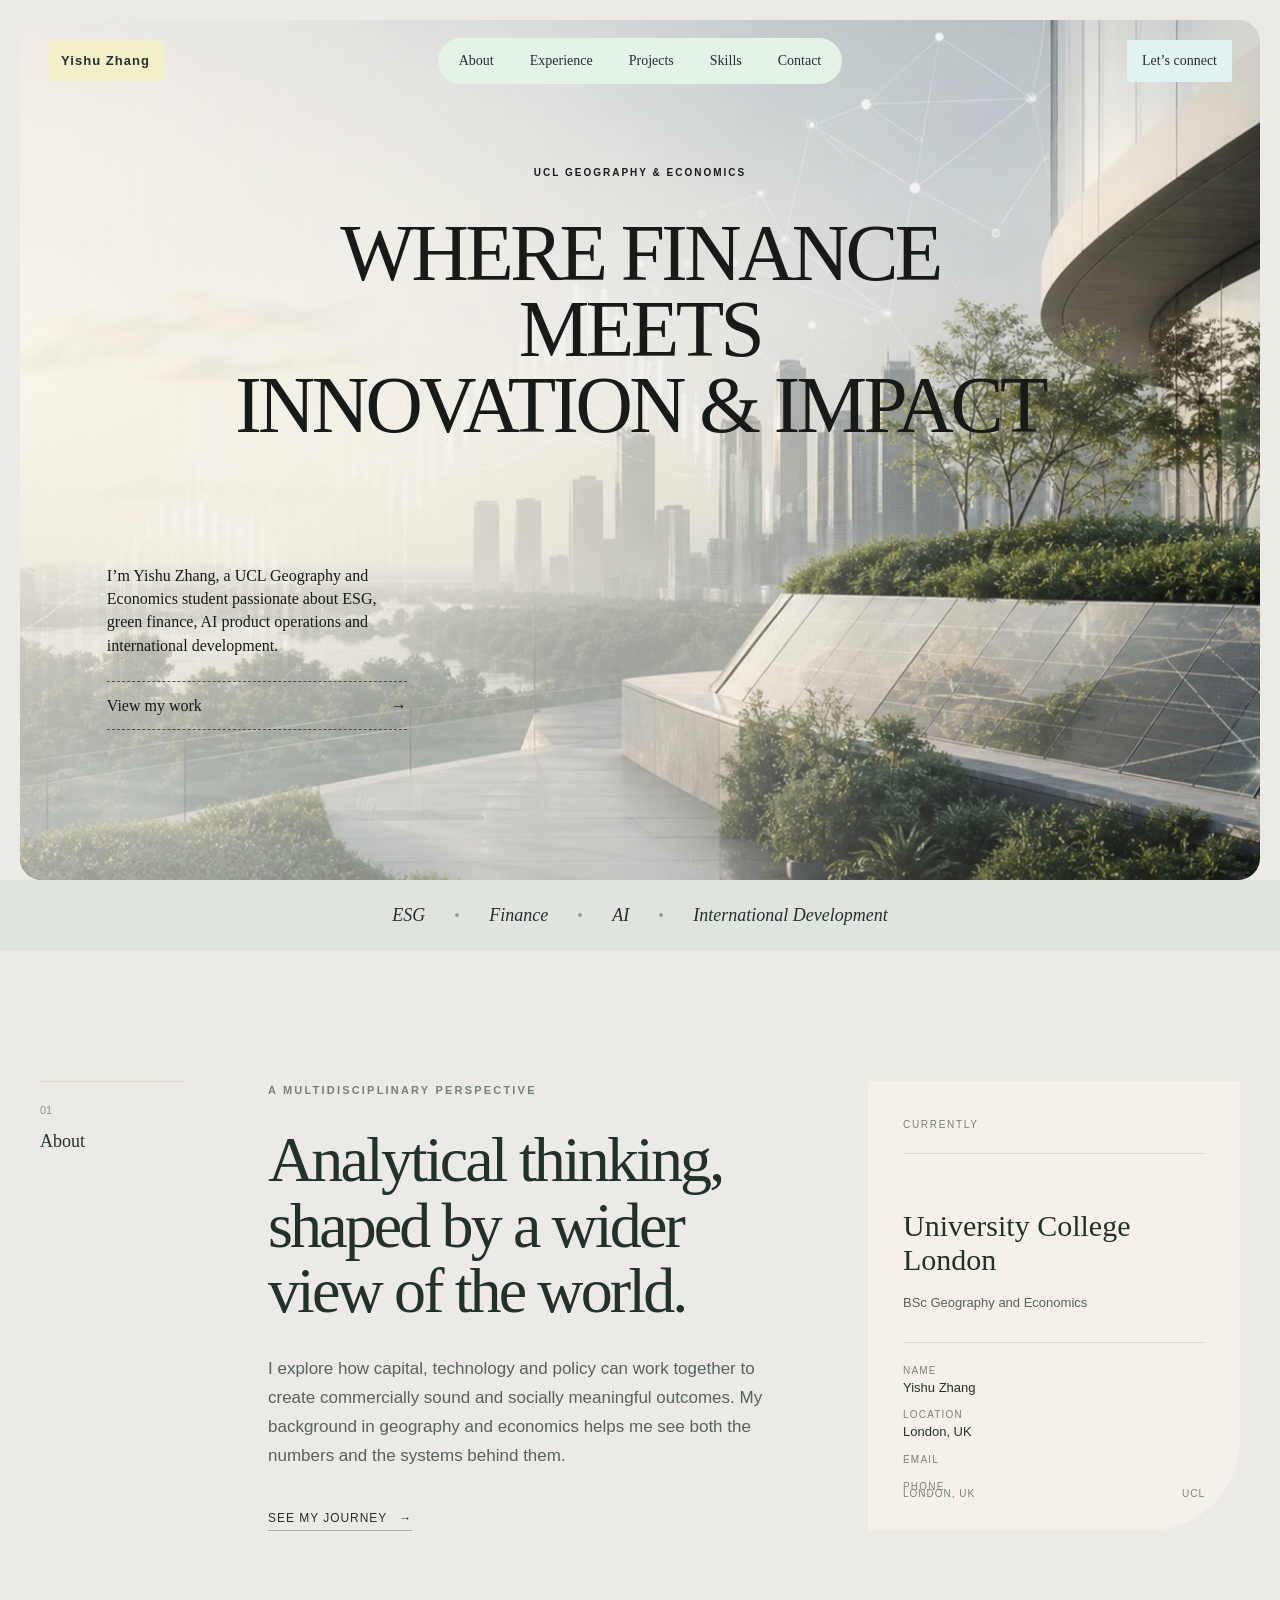
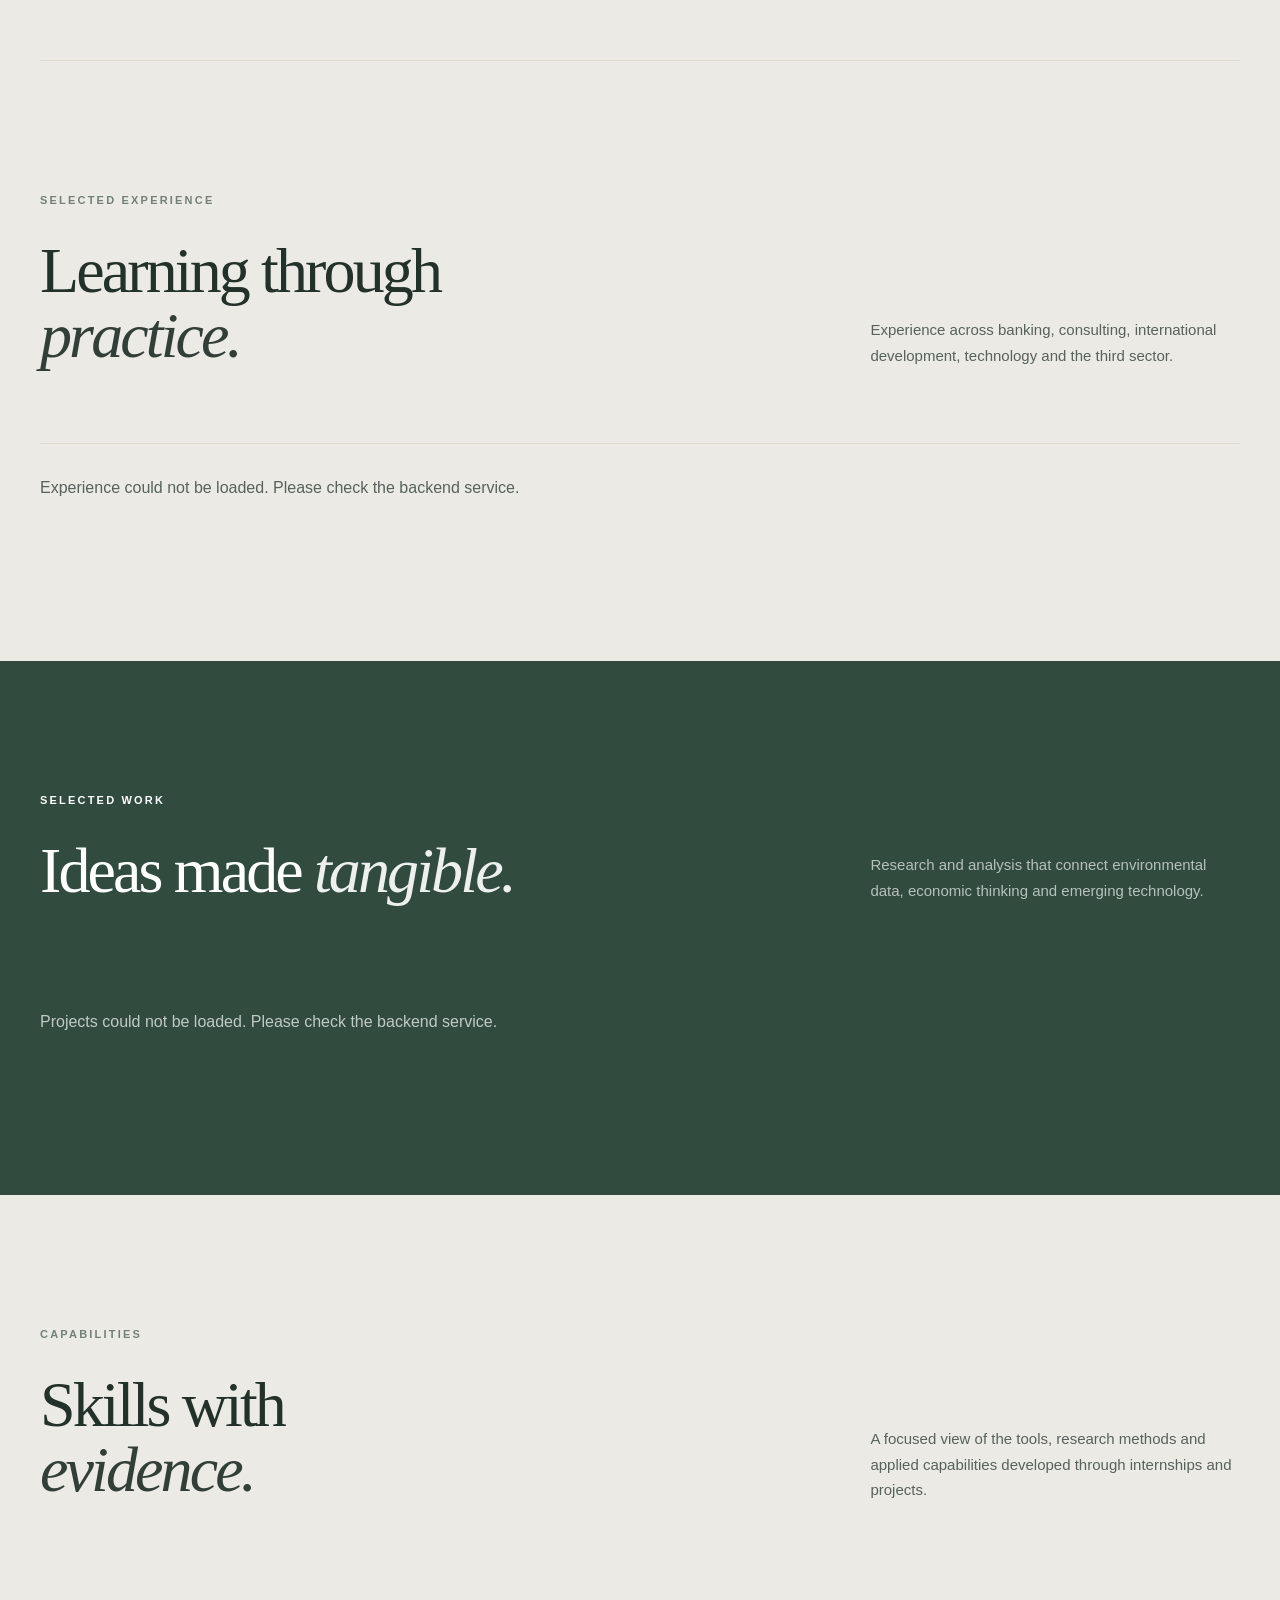
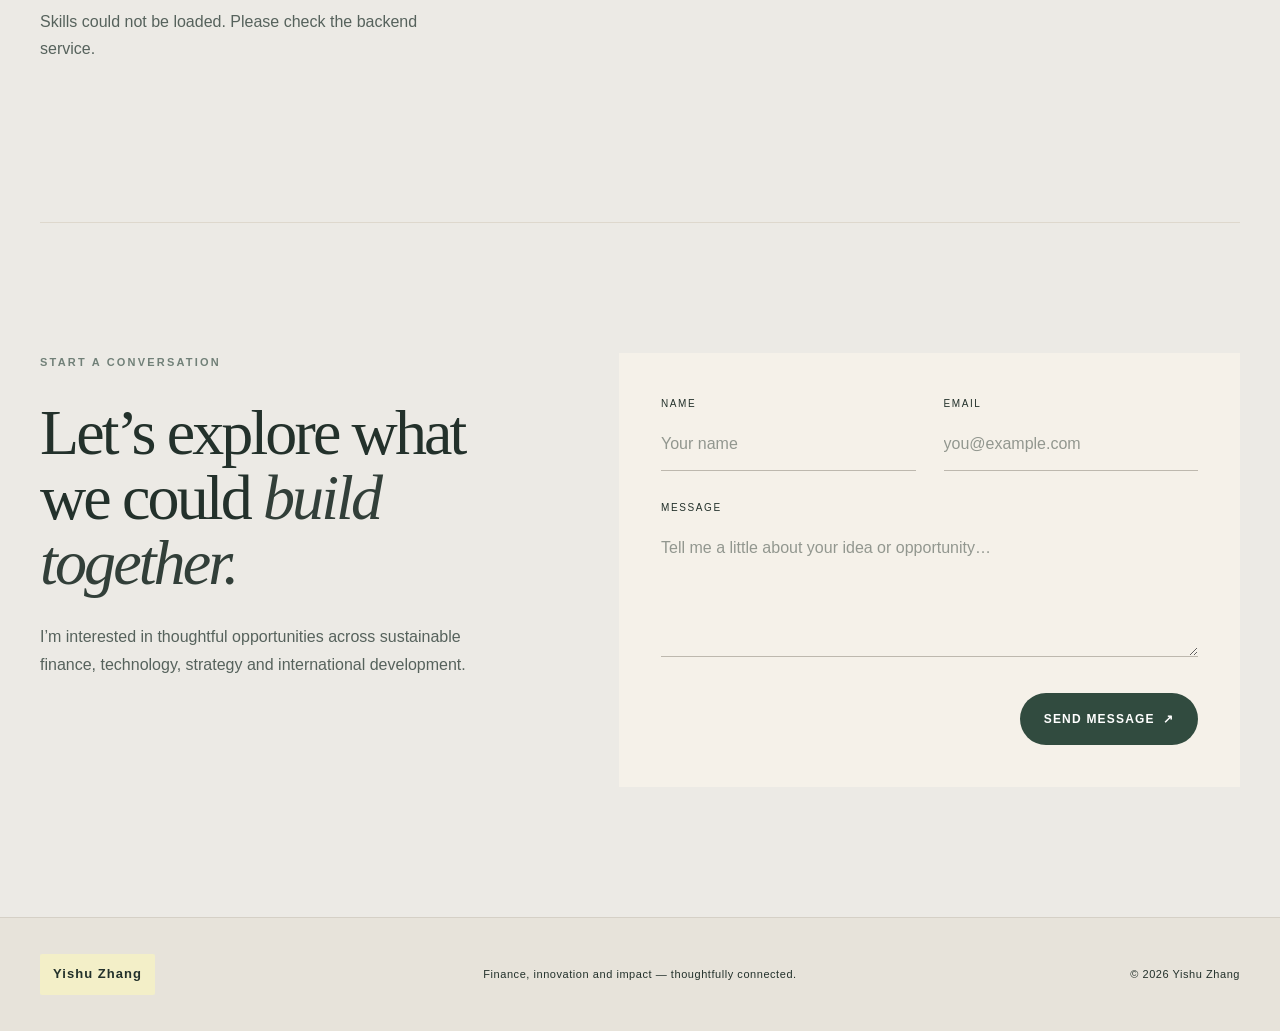
==== frontend/index.html @ a3b39054 "Build career portfolio system" ====
<!DOCTYPE html>
<html lang="en">
<head>
    <meta charset="UTF-8">
    <meta name="viewport" content="width=device-width, initial-scale=1.0">
    <meta
        name="description"
        content="Yishu Zhang — UCL Geography and Economics student working across finance, technology and sustainable impact."
    >
    <title>Yishu Zhang — Finance, Innovation & Impact</title>
    <link rel="stylesheet" href="style.css?v=11">
</head>
<body>
    <header class="site-header">
        <a class="brand" href="#top" aria-label="Yishu Zhang home">
            <span class="brand-mark">YZ</span>
            <span>Yishu Zhang</span>
        </a>

        <nav class="site-nav" aria-label="Primary navigation">
            <a href="#about">About</a>
            <a href="#experience">Experience</a>
            <a href="#projects">Projects</a>
            <a href="#skills">Skills</a>
            <a href="#contact">Contact</a>
        </nav>

        <a class="nav-cta" href="#contact">Let’s connect</a>
    </header>

    <main id="top">
        <section class="hero" aria-labelledby="hero-title">
            <div class="hero-image" role="img" aria-label="A sustainable city with subtle financial data and artificial intelligence networks"></div>

            <div class="hero-content">
                <p class="hero-kicker">UCL Geography &amp; Economics</p>
                <h1 id="hero-title">
                    <span>Where finance</span>
                    <span>meets</span>
                    <span>innovation &amp; impact</span>
                </h1>

                <div class="hero-intro-block">
                    <p class="hero-intro" id="bio">
                        I’m Yishu Zhang, a UCL Geography and Economics student passionate about ESG,
                        green finance, AI product operations and international development.
                    </p>
                    <a class="hero-work-link" href="#projects">
                        <span>View my work</span>
                        <span aria-hidden="true">→</span>
                    </a>
                </div>
            </div>

        </section>

        <section class="marquee" aria-label="Areas of interest">
            <div id="career-tags" class="interest-list">
                <span>ESG</span><i></i>
                <span>Finance</span><i></i>
                <span>AI</span><i></i>
                <span>International Development</span>
            </div>
        </section>

        <section class="section about" id="about">
            <div class="section-index">
                <span>01</span>
                <p>About</p>
            </div>

            <div class="about-copy">
                <p class="eyebrow dark">A multidisciplinary perspective</p>
                <h2>Analytical thinking, shaped by a wider view of the world.</h2>
                <p>
                    I explore how capital, technology and policy can work together to create
                    commercially sound and socially meaningful outcomes. My background in
                    geography and economics helps me see both the numbers and the systems behind them.
                </p>
                <a class="text-link dark-link" href="#experience">See my journey <span aria-hidden="true">→</span></a>
            </div>

            <aside class="education-card">
                <p class="card-kicker">Currently</p>
                <div class="education-rule"></div>
                <h3 id="university">University College London</h3>
                <p id="degree">BSc Geography and Economics</p>
                <div class="profile-details">
                    <p><span>Name</span><strong id="profile-name">Yishu Zhang</strong></p>
                    <p><span>Location</span><strong id="profile-location">London, UK</strong></p>
                    <p id="profile-email-row"><span>Email</span><strong id="profile-email"></strong></p>
                    <p id="profile-phone-row"><span>Phone</span><strong id="profile-phone"></strong></p>
                </div>
                <div class="education-meta">
                    <span>London, UK</span>
                    <span>UCL</span>
                </div>
            </aside>
        </section>

        <section class="section experience-section" id="experience">
            <div class="section-heading">
                <div>
                    <p class="eyebrow dark">Selected experience</p>
                    <h2>Learning through<br><em>practice.</em></h2>
                </div>
                <p>
                    Experience across banking, consulting, international development,
                    technology and the third sector.
                </p>
            </div>

            <div id="experiences-list" class="experience-list" aria-live="polite">
                <p class="loading-state">Loading selected experience…</p>
            </div>
        </section>

        <section class="section projects-section" id="projects">
            <div class="section-heading projects-heading">
                <div>
                    <p class="eyebrow">Selected work</p>
                    <h2>Ideas made <em>tangible.</em></h2>
                </div>
                <p>
                    Research and analysis that connect environmental data, economic thinking
                    and emerging technology.
                </p>
            </div>

            <div id="projects-list" class="projects-grid" aria-live="polite">
                <p class="loading-state light">Loading selected projects…</p>
            </div>
        </section>

        <section class="section skills-section" id="skills">
            <div class="section-heading">
                <div>
                    <p class="eyebrow dark">Capabilities</p>
                    <h2>Skills with<br><em>evidence.</em></h2>
                </div>
                <p>
                    A focused view of the tools, research methods and applied capabilities
                    developed through internships and projects.
                </p>
            </div>

            <div id="skills-list" class="skills-grid" aria-live="polite">
                <p class="loading-state">Loading skills…</p>
            </div>
        </section>

        <section class="section contact-section" id="contact">
            <div class="contact-intro">
                <p class="eyebrow dark">Start a conversation</p>
                <h2>Let’s explore what we could <em>build together.</em></h2>
                <p>
                    I’m interested in thoughtful opportunities across sustainable finance,
                    technology, strategy and international development.
                </p>
            </div>

            <form id="contact-form" class="contact-form">
                <div class="form-row">
                    <label>
                        <span>Name</span>
                        <input type="text" name="name" placeholder="Your name" required>
                    </label>
                    <label>
                        <span>Email</span>
                        <input type="email" name="email" placeholder="you@example.com" required>
                    </label>
                </div>
                <label>
                    <span>Message</span>
                    <textarea name="content" rows="4" placeholder="Tell me a little about your idea or opportunity…" required></textarea>
                </label>
                <div class="form-footer">
                    <p id="form-status" role="status"></p>
                    <button class="button button-dark" type="submit">Send message <span aria-hidden="true">↗</span></button>
                </div>
            </form>
        </section>
    </main>

    <footer>
        <a class="brand footer-brand" href="#top">
            <span class="brand-mark">YZ</span>
            <span>Yishu Zhang</span>
        </a>
        <p>Finance, innovation and impact — thoughtfully connected.</p>
        <p>© <span id="current-year"></span> Yishu Zhang</p>
    </footer>

    <script src="script.js?v=11"></script>
</body>
</html>
---- frontend/style.css ----
:root {
    --ink: #23312b;
    --ink-soft: #56625c;
    --forest: #314b3f;
    --sage: #aebcac;
    --sage-light: #dfe5dc;
    --cream: #f5f1e9;
    --paper: #fbfaf6;
    --stone: #ded8cd;
    --white: #fff;
    --serif: "Iowan Old Style", "Baskerville", "Times New Roman", serif;
    --sans: "Avenir Next", "Helvetica Neue", Arial, sans-serif;
    --page: min(1240px, calc(100% - 80px));
}

* {
    box-sizing: border-box;
    margin: 0;
    padding: 0;
}

html {
    scroll-behavior: smooth;
}

body {
    background: #eceae5;
    color: var(--ink);
    font-family: var(--sans);
    font-size: 16px;
    line-height: 1.7;
    -webkit-font-smoothing: antialiased;
}

a {
    color: inherit;
    text-decoration: none;
}

button,
input,
textarea {
    font: inherit;
}

.site-header {
    align-items: center;
    background: transparent;
    border-bottom: 0;
    display: grid;
    grid-template-columns: 1fr auto 1fr;
    height: auto;
    left: max(48px, calc((100vw - 1340px) / 2 + 28px));
    padding: 0;
    position: absolute;
    right: max(48px, calc((100vw - 1340px) / 2 + 28px));
    top: 38px;
    z-index: 20;
}

.brand {
    background: #f3efc8;
    border-radius: 2px;
    align-items: center;
    display: inline-flex;
    font-size: 13px;
    font-weight: 600;
    gap: 0;
    letter-spacing: 0.08em;
    padding: 9px 13px;
    text-transform: none;
    justify-self: start;
}

.brand-mark {
    display: none;
}

.site-nav {
    background: #e5f2e6;
    border-radius: 999px;
    display: flex;
    gap: 2px;
    padding: 4px;
}

.site-nav a,
.nav-cta {
    font-family: var(--serif);
    font-size: 14px;
    letter-spacing: 0;
    text-transform: none;
}

.site-nav a {
    border-radius: 999px;
    color: var(--ink);
    padding: 7px 17px;
    position: relative;
}

.site-nav a::after {
    display: none;
}

.site-nav a:hover::after {
    display: none;
}

.nav-cta {
    background: #e2f2f1;
    border-radius: 2px;
    justify-self: end;
    padding: 9px 15px;
}

.nav-cta span,
.text-link span,
.button span {
    display: inline-block;
    margin-left: 8px;
    transition: transform 200ms ease;
}

.nav-cta:hover span,
.text-link:hover span,
.button:hover span {
    transform: translate(3px, -2px);
}

.hero {
    background: #d8d4d0;
    border-radius: 22px;
    color: #181a18;
    margin: 20px auto 0;
    min-height: min(900px, calc(100vh - 40px));
    overflow: hidden;
    position: relative;
    width: min(1340px, calc(100% - 40px));
}

.hero-image {
    inset: 0;
    position: absolute;
}

.hero-image {
    animation: heroReveal 1.4s ease both;
    background: url("assets/hero-editorial.jpg") center center / cover no-repeat;
    transform: scale(1.01);
}

.hero::after {
    background: linear-gradient(
        90deg,
        rgba(245, 242, 234, 0.62) 0%,
        rgba(245, 242, 234, 0.45) 42%,
        rgba(245, 242, 234, 0.12) 75%,
        rgba(245, 242, 234, 0.02) 100%
    );
    content: "";
    inset: 0;
    pointer-events: none;
    position: absolute;
    z-index: 1;
}

.hero-content {
    margin: 0 auto;
    padding: clamp(130px, 16vh, 160px) 40px 70px;
    position: static;
    text-align: center;
    width: var(--page);
    z-index: 1;
}

.hero-content > * {
    position: relative;
    z-index: 2;
}

.eyebrow {
    font-size: 11px;
    font-weight: 600;
    letter-spacing: 0.2em;
    margin-bottom: 28px;
    text-transform: uppercase;
}

.eyebrow.dark {
    color: #718078;
}

.hero-kicker {
    font-size: 10px;
    font-weight: 600;
    letter-spacing: 0.2em;
    margin-bottom: 34px;
    text-transform: uppercase;
}

.hero h1 {
    font-family: var(--serif);
    font-size: clamp(54px, 6.2vw, 88px);
    font-weight: 400;
    letter-spacing: -0.045em;
    line-height: 0.96;
    margin: 0 auto;
    text-transform: uppercase;
}

.hero h1 > span {
    display: block;
}

h1 em,
h2 em {
    font-weight: 400;
    opacity: 0.92;
}

.hero-content > .hero-intro-block {
    bottom: 150px;
    display: flex;
    flex-direction: column;
    gap: 24px;
    left: 7%;
    position: absolute;
    right: auto;
    text-align: left;
    width: 300px;
    z-index: 4;
}

.hero-intro {
    font-family: var(--serif);
    font-size: 16px;
    line-height: 1.45;
}

.hero-work-link {
    align-items: center;
    border-bottom: 1px dashed #4a4c48;
    border-top: 1px dashed #4a4c48;
    display: flex;
    font-family: var(--serif);
    font-size: 16px;
    justify-content: space-between;
    padding: 10px 0;
}

.hero-stamp {
    bottom: 28px;
    display: flex;
    gap: 8px;
    left: 28px;
    position: absolute;
    z-index: 5;
}

.hero-stamp span {
    background: rgba(235, 242, 225, 0.88);
    border-radius: 999px;
    font-size: 9px;
    letter-spacing: 0.12em;
    padding: 7px 10px;
    text-transform: uppercase;
}

.button {
    align-items: center;
    border: 0;
    border-radius: 999px;
    cursor: pointer;
    display: inline-flex;
    font-size: 12px;
    font-weight: 600;
    justify-content: center;
    letter-spacing: 0.1em;
    padding: 16px 24px;
    text-transform: uppercase;
    transition: background 200ms ease, color 200ms ease, transform 200ms ease;
}

.button:hover {
    transform: translateY(-2px);
}

.button-primary {
    background: var(--cream);
    color: var(--ink);
}

.button-primary:hover {
    background: var(--white);
}

.text-link {
    border-bottom: 1px solid rgba(255, 255, 255, 0.45);
    font-size: 12px;
    letter-spacing: 0.08em;
    padding-bottom: 5px;
    text-transform: uppercase;
}

.marquee {
    background: var(--sage-light);
    overflow: hidden;
    padding: 20px 0;
}

.interest-list {
    align-items: center;
    display: flex;
    gap: 30px;
    justify-content: center;
    margin: auto;
    width: max-content;
}

.interest-list span {
    font-family: var(--serif);
    font-size: 18px;
    font-style: italic;
}

.interest-list i {
    background: var(--forest);
    border-radius: 50%;
    display: block;
    height: 4px;
    opacity: 0.45;
    width: 4px;
}

.section {
    margin: 0 auto;
    padding: 130px 0;
    width: var(--page);
}

.about {
    display: grid;
    gap: 7%;
    grid-template-columns: 12% 1fr 31%;
}

.section-index {
    border-top: 1px solid var(--stone);
    padding-top: 13px;
}

.section-index span {
    color: #86928c;
    font-size: 11px;
}

.section-index p {
    font-family: var(--serif);
    font-size: 18px;
    margin-top: 4px;
}

.about-copy h2,
.section-heading h2,
.contact-intro h2 {
    font-family: var(--serif);
    font-size: clamp(44px, 5vw, 72px);
    font-weight: 400;
    letter-spacing: -0.045em;
    line-height: 1.02;
}

.about-copy > p:not(.eyebrow) {
    color: var(--ink-soft);
    font-size: 17px;
    margin: 32px 0;
    max-width: 650px;
}

.dark-link {
    border-color: rgba(35, 49, 43, 0.35);
}

.education-card {
    align-self: end;
    background: var(--cream);
    border-radius: 2px 2px 90px 2px;
    min-height: 430px;
    padding: 35px;
    position: relative;
}

.card-kicker {
    color: #758178;
    font-size: 10px;
    letter-spacing: 0.17em;
    text-transform: uppercase;
}

.education-rule {
    background: var(--stone);
    height: 1px;
    margin: 20px 0 55px;
}

.education-card h3 {
    font-family: var(--serif);
    font-size: 30px;
    font-weight: 400;
    line-height: 1.15;
}

.education-card > p:not(.card-kicker) {
    color: var(--ink-soft);
    font-size: 13px;
    margin-top: 14px;
}

.profile-details {
    border-top: 1px solid var(--stone);
    display: grid;
    gap: 13px;
    margin-top: 28px;
    padding-top: 22px;
}

.profile-details p {
    margin: 0;
}

.profile-details span {
    color: #77827c;
    display: block;
    font-size: 10px;
    letter-spacing: 0.12em;
    line-height: 1.2;
    margin-bottom: 2px;
    text-transform: uppercase;
}

.profile-details strong {
    color: var(--ink);
    display: block;
    font-size: 13px;
    font-weight: 500;
    line-height: 1.35;
    overflow-wrap: anywhere;
}

.education-meta {
    bottom: 28px;
    color: #77827c;
    display: flex;
    font-size: 10px;
    justify-content: space-between;
    left: 35px;
    letter-spacing: 0.1em;
    position: absolute;
    right: 35px;
    text-transform: uppercase;
}

.experience-section {
    border-top: 1px solid var(--stone);
}

.section-heading {
    align-items: end;
    display: grid;
    gap: 12%;
    grid-template-columns: 1.3fr 0.7fr;
    margin-bottom: 75px;
}

.section-heading > p {
    color: var(--ink-soft);
    font-size: 15px;
    max-width: 400px;
}

.experience-list {
    border-top: 1px solid var(--stone);
}

.experience-item {
    align-items: start;
    border-bottom: 1px solid var(--stone);
    display: grid;
    gap: 28px;
    grid-template-columns: 110px minmax(260px, 0.8fr) minmax(380px, 1.4fr);
    padding: 34px 0;
    transition: padding 250ms ease;
}

.experience-item:hover {
    padding-left: 12px;
}

.experience-period {
    color: #78837d;
    font-size: 11px;
    letter-spacing: 0.09em;
    padding-top: 7px;
    text-transform: uppercase;
}

.experience-title h3 {
    font-family: var(--serif);
    font-size: 29px;
    font-weight: 400;
    line-height: 1.2;
}

.experience-title p {
    color: var(--forest);
    font-size: 12px;
    letter-spacing: 0.08em;
    margin-top: 7px;
    text-transform: uppercase;
}

.experience-category {
    color: #78837d;
    display: block;
    font-size: 10px;
    letter-spacing: 0.11em;
    margin-top: 10px;
    text-transform: uppercase;
}

.experience-description {
    color: var(--ink-soft);
    font-size: 15px;
    line-height: 1.8;
    max-width: 650px;
}

.experience-highlights {
    display: grid;
    gap: 7px;
    list-style: none;
}

.experience-highlights li {
    padding-left: 18px;
    position: relative;
}

.experience-highlights li::before {
    color: var(--forest);
    content: "—";
    left: 0;
    position: absolute;
}

.projects-section {
    background: var(--forest);
    color: var(--white);
    margin: 0;
    max-width: none;
    padding-left: max(40px, calc((100vw - 1240px) / 2));
    padding-right: max(40px, calc((100vw - 1240px) / 2));
    width: 100%;
}

.projects-heading > p {
    color: rgba(255, 255, 255, 0.65);
}

.projects-grid {
    display: grid;
    gap: 20px;
    grid-template-columns: repeat(2, 1fr);
}

.project-item {
    background: #f0eee6;
    color: var(--ink);
    min-height: 420px;
    overflow: hidden;
    padding: 38px;
    position: relative;
}

.project-item:nth-child(2),
.project-item:nth-child(3) {
    background: var(--sage-light);
}

.project-number {
    color: #7b877f;
    font-size: 10px;
    letter-spacing: 0.12em;
}

.project-category {
    color: var(--forest);
    font-size: 10px;
    letter-spacing: 0.15em;
    margin-top: 70px;
    text-transform: uppercase;
}

.project-item h3 {
    font-family: var(--serif);
    font-size: clamp(30px, 3vw, 43px);
    font-weight: 400;
    letter-spacing: -0.035em;
    line-height: 1.05;
    margin: 15px 0 22px;
    max-width: 520px;
}

.project-description {
    color: var(--ink-soft);
    font-size: 14px;
    max-width: 500px;
}

.project-footer {
    align-items: center;
    bottom: 35px;
    display: flex;
    font-size: 10px;
    justify-content: space-between;
    left: 38px;
    letter-spacing: 0.1em;
    position: absolute;
    right: 38px;
    text-transform: uppercase;
}

.project-footer span:last-child {
    font-size: 17px;
}

.skills-section {
    border-bottom: 1px solid var(--stone);
}

.skills-grid {
    display: grid;
    gap: 18px;
    grid-template-columns: repeat(3, minmax(0, 1fr));
}

.skill-item {
    background: var(--cream);
    border: 1px solid rgba(35, 49, 43, 0.08);
    min-height: 250px;
    padding: 30px;
}

.skill-item h3 {
    font-family: var(--serif);
    font-size: 30px;
    font-weight: 400;
    letter-spacing: -0.03em;
    line-height: 1.1;
}

.skill-meta {
    color: var(--forest);
    font-size: 10px;
    letter-spacing: 0.14em;
    margin: 22px 0;
    text-transform: uppercase;
}

.skill-evidence {
    color: var(--ink-soft);
    font-size: 14px;
    line-height: 1.8;
}

.contact-section {
    display: grid;
    gap: 10%;
    grid-template-columns: 0.85fr 1.15fr;
}

.contact-intro > p:not(.eyebrow) {
    color: var(--ink-soft);
    margin-top: 28px;
    max-width: 480px;
}

.contact-form {
    background: var(--cream);
    padding: 42px;
}

.form-row {
    display: grid;
    gap: 28px;
    grid-template-columns: 1fr 1fr;
}

.contact-form label {
    display: block;
    margin-bottom: 28px;
}

.contact-form label span {
    display: block;
    font-size: 10px;
    letter-spacing: 0.16em;
    margin-bottom: 8px;
    text-transform: uppercase;
}

.contact-form input,
.contact-form textarea {
    background: transparent;
    border: 0;
    border-bottom: 1px solid #bdb8ae;
    border-radius: 0;
    color: var(--ink);
    outline: none;
    padding: 10px 0 13px;
    resize: vertical;
    width: 100%;
}

.contact-form input:focus,
.contact-form textarea:focus {
    border-color: var(--forest);
}

.contact-form input::placeholder,
.contact-form textarea::placeholder {
    color: #92978f;
}

.form-footer {
    align-items: center;
    display: flex;
    gap: 20px;
    justify-content: space-between;
}

#form-status {
    color: var(--ink-soft);
    font-size: 13px;
}

.button-dark {
    background: var(--forest);
    color: var(--white);
    flex-shrink: 0;
}

.button-dark:hover {
    background: #22372d;
}

.loading-state {
    color: var(--ink-soft);
    padding: 30px 0;
}

.loading-state.light {
    color: rgba(255, 255, 255, 0.7);
}

footer {
    align-items: center;
    background: #e7e3da;
    border-top: 1px solid #d5d0c6;
    display: grid;
    font-size: 11px;
    grid-template-columns: 1fr auto 1fr;
    letter-spacing: 0.05em;
    padding: 36px max(40px, calc((100vw - 1240px) / 2));
}

footer > p:last-child {
    justify-self: end;
}

@keyframes heroReveal {
    from { opacity: 0; transform: scale(1.05); }
    to { opacity: 1; transform: scale(1.01); }
}

@media (max-width: 900px) {
    :root {
        --page: min(100% - 40px, 720px);
    }

    .site-header {
        grid-template-columns: 1fr auto;
        left: 38px;
        right: 38px;
        top: 36px;
    }

    .site-nav {
        display: none;
    }

    .hero {
        min-height: 760px;
    }

    .hero-content {
        padding-top: 130px;
        width: 100%;
    }

    .hero-content > .hero-intro-block {
        bottom: 65px;
        left: 35px;
        right: 35px;
        width: 270px;
    }

    .interest-list {
        animation: mobileMarquee 22s linear infinite;
        justify-content: flex-start;
        padding-left: 20px;
    }

    .about {
        gap: 45px;
        grid-template-columns: 1fr;
    }

    .section-index {
        display: none;
    }

    .education-card {
        max-width: 470px;
    }

    .section-heading,
    .contact-section {
        gap: 45px;
        grid-template-columns: 1fr;
    }

    .experience-item {
        grid-template-columns: 70px 1fr;
    }

    .experience-description {
        grid-column: 2;
    }

    .projects-grid {
        grid-template-columns: 1fr;
    }

    .skills-grid {
        grid-template-columns: repeat(2, minmax(0, 1fr));
    }

    footer {
        gap: 20px;
        grid-template-columns: 1fr;
        text-align: center;
    }

    .footer-brand,
    footer > p:last-child {
        justify-self: center;
    }

    @keyframes mobileMarquee {
        to { transform: translateX(-30%); }
    }
}

@media (max-width: 560px) {
    .site-header {
        display: flex;
        justify-content: space-between;
        left: 28px;
        right: 28px;
        top: 28px;
    }

    .brand > span:last-child {
        display: inline;
    }

    .brand,
    .nav-cta {
        font-size: 12px;
        padding: 8px 11px;
    }

    .hero {
        border-radius: 14px;
        margin-top: 10px;
        min-height: 760px;
        width: calc(100% - 20px);
    }

    .hero h1 {
        font-size: clamp(30px, 8.2vw, 38px);
        letter-spacing: -0.055em;
        line-height: 1;
    }

    .hero-image {
        background-position: 62% center;
    }

    .hero-content {
        padding-left: 14px;
        padding-right: 14px;
    }

    .hero-content > .hero-intro-block {
        background: rgba(244, 241, 235, 0.86);
        bottom: 24px;
        left: 18px;
        padding: 16px;
        right: auto;
        width: min(245px, calc(100% - 36px));
    }

    .hero-intro {
        font-size: 14px;
    }

    .hero-stamp {
        display: none;
    }

    .section {
        padding: 90px 0;
    }

    .about-copy h2,
    .section-heading h2,
    .contact-intro h2 {
        font-size: 45px;
    }

    .experience-item {
        gap: 12px;
        grid-template-columns: 1fr;
    }

    .experience-description {
        grid-column: 1;
    }

    .experience-item:hover {
        padding-left: 0;
    }

    .projects-section {
        padding-left: 20px;
        padding-right: 20px;
    }

    .project-item {
        min-height: 460px;
        padding: 28px;
    }

    .project-footer {
        left: 28px;
        right: 28px;
    }

    .skills-grid {
        grid-template-columns: 1fr;
    }

    .contact-form {
        padding: 28px 22px;
    }

    .form-row {
        grid-template-columns: 1fr;
    }

    .form-footer {
        align-items: stretch;
        flex-direction: column;
    }
}

@media (prefers-reduced-motion: reduce) {
    html {
        scroll-behavior: auto;
    }

    *,
    *::before,
    *::after {
        animation-duration: 0.01ms !important;
        animation-iteration-count: 1 !important;
        transition-duration: 0.01ms !important;
    }
}
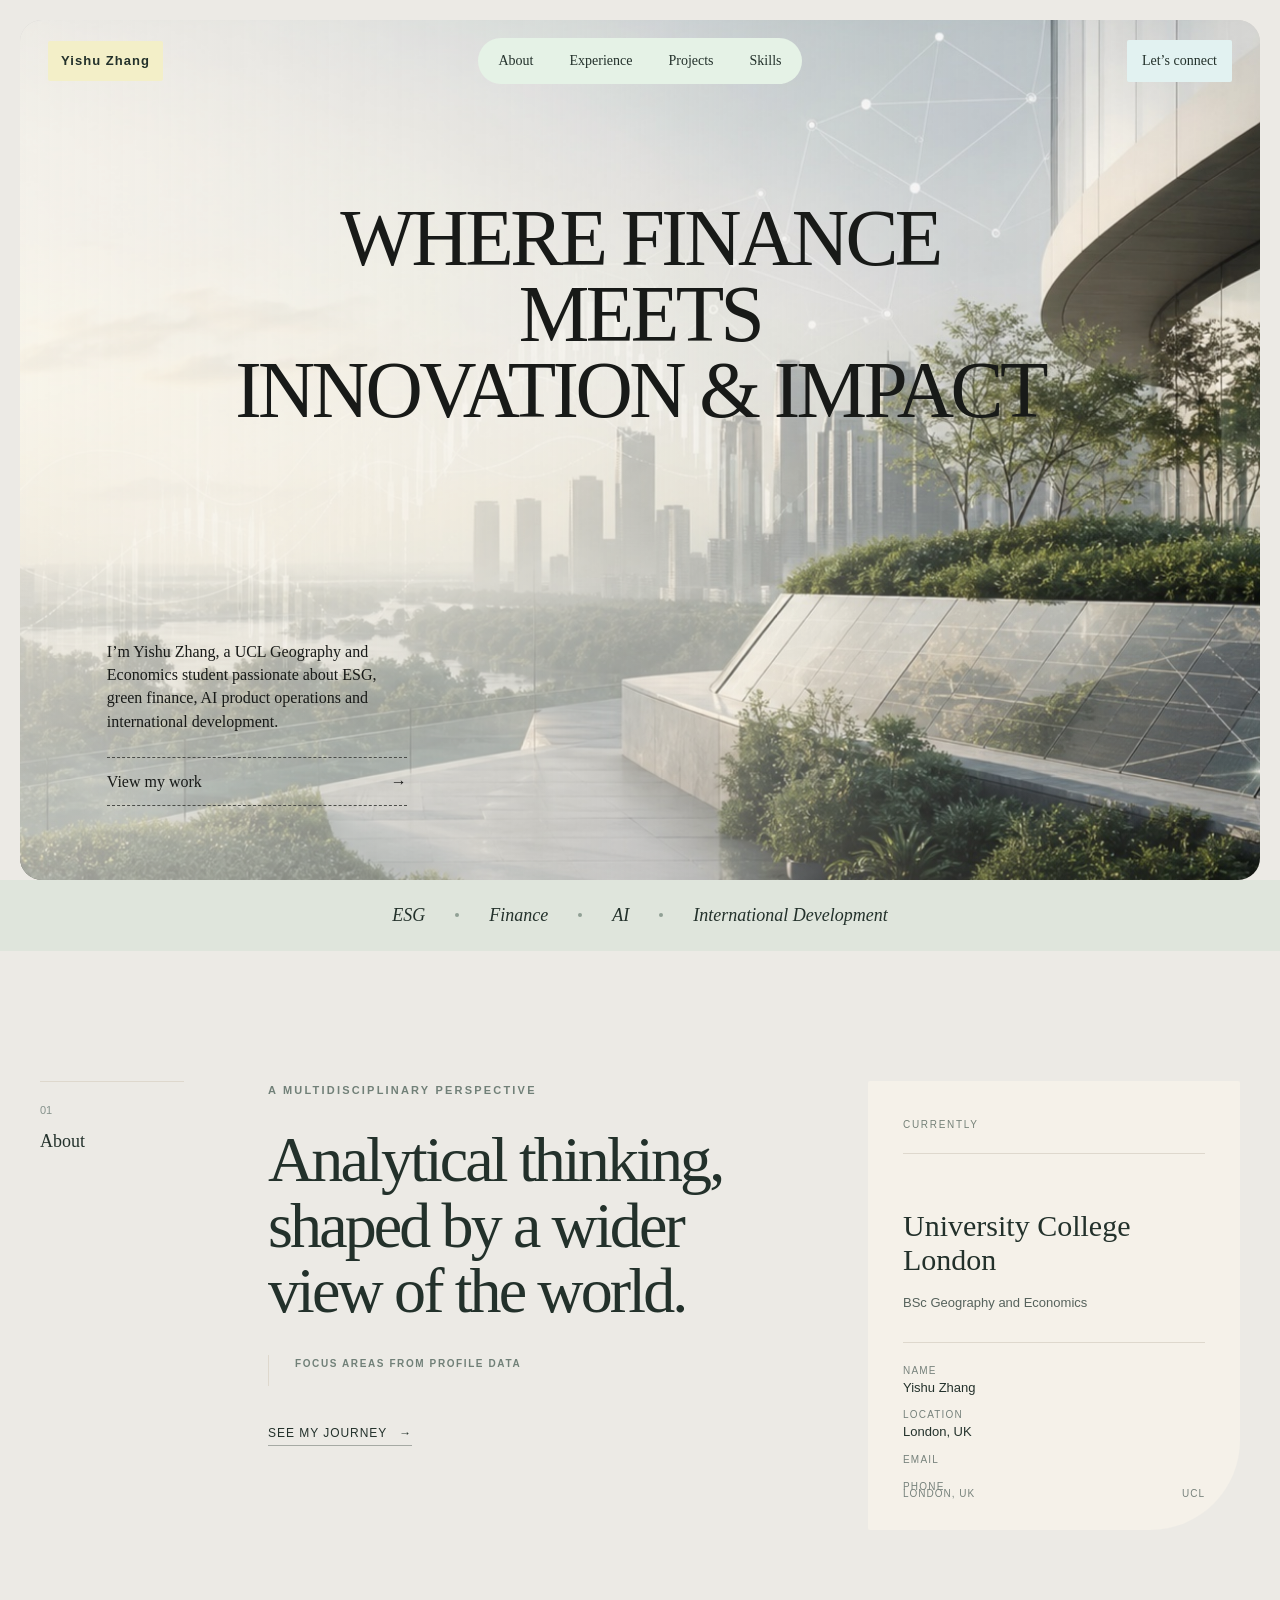
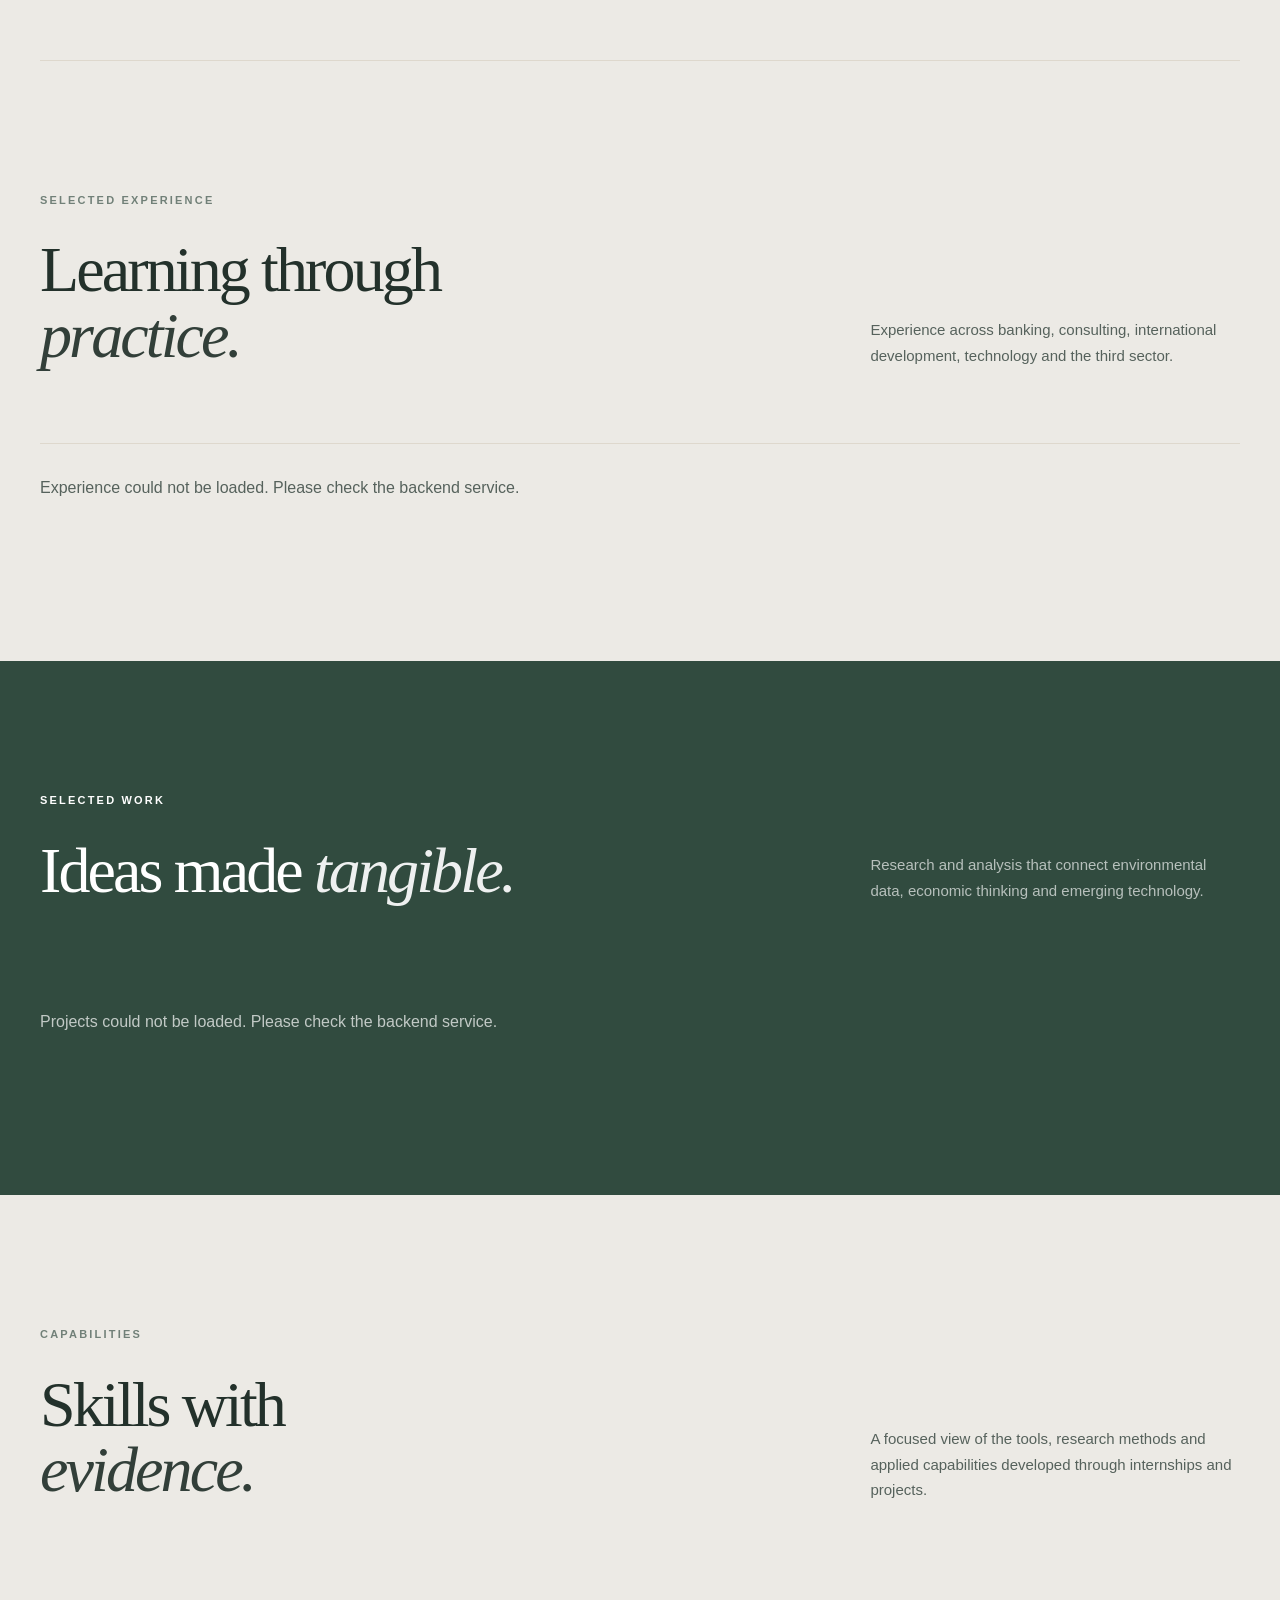
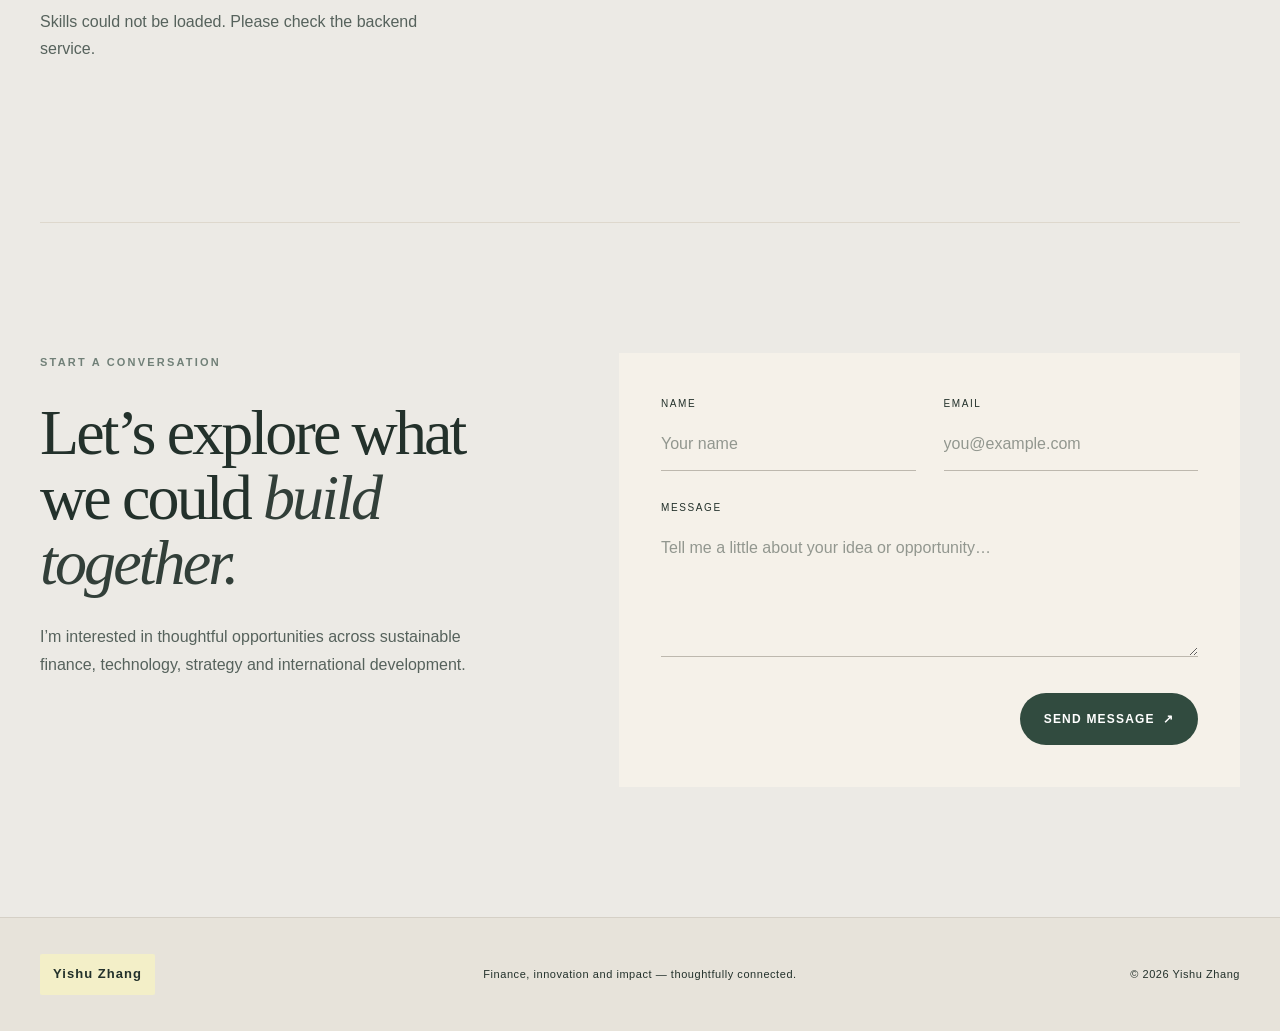
==== commit be7c09df: "Refine homepage layout details" ====
--- a/frontend/index.html
+++ b/frontend/index.html
@@ -8,7 +8,7 @@
         content="Yishu Zhang — UCL Geography and Economics student working across finance, technology and sustainable impact."
     >
     <title>Yishu Zhang — Finance, Innovation & Impact</title>
-    <link rel="stylesheet" href="style.css?v=11">
+    <link rel="stylesheet" href="style.css?v=12">
 </head>
 <body>
     <header class="site-header">
@@ -22,7 +22,6 @@
             <a href="#experience">Experience</a>
             <a href="#projects">Projects</a>
             <a href="#skills">Skills</a>
-            <a href="#contact">Contact</a>
         </nav>
 
         <a class="nav-cta" href="#contact">Let’s connect</a>
@@ -33,7 +32,6 @@
             <div class="hero-image" role="img" aria-label="A sustainable city with subtle financial data and artificial intelligence networks"></div>
 
             <div class="hero-content">
-                <p class="hero-kicker">UCL Geography &amp; Economics</p>
                 <h1 id="hero-title">
                     <span>Where finance</span>
                     <span>meets</span>
@@ -72,11 +70,10 @@
             <div class="about-copy">
                 <p class="eyebrow dark">A multidisciplinary perspective</p>
                 <h2>Analytical thinking, shaped by a wider view of the world.</h2>
-                <p>
-                    I explore how capital, technology and policy can work together to create
-                    commercially sound and socially meaningful outcomes. My background in
-                    geography and economics helps me see both the numbers and the systems behind them.
-                </p>
+                <div class="focus-panel">
+                    <p class="focus-label">Focus areas from profile data</p>
+                    <div id="profile-focus-list" class="focus-list"></div>
+                </div>
                 <a class="text-link dark-link" href="#experience">See my journey <span aria-hidden="true">→</span></a>
             </div>
 
@@ -191,6 +188,6 @@
         <p>© <span id="current-year"></span> Yishu Zhang</p>
     </footer>
 
-    <script src="script.js?v=11"></script>
+    <script src="script.js?v=12"></script>
 </body>
 </html>
--- a/frontend/style.css
+++ b/frontend/style.css
@@ -167,7 +167,7 @@
 
 .hero-content {
     margin: 0 auto;
-    padding: clamp(130px, 16vh, 160px) 40px 70px;
+    padding: clamp(160px, 20vh, 205px) 40px 70px;
     position: static;
     text-align: center;
     width: var(--page);
@@ -220,7 +220,7 @@
 }
 
 .hero-content > .hero-intro-block {
-    bottom: 150px;
+    bottom: 74px;
     display: flex;
     flex-direction: column;
     gap: 24px;
@@ -371,11 +371,40 @@
     line-height: 1.02;
 }
 
-.about-copy > p:not(.eyebrow) {
+.about-copy > p:not(.eyebrow),
+.focus-panel {
     color: var(--ink-soft);
     font-size: 17px;
     margin: 32px 0;
     max-width: 650px;
+}
+
+.focus-panel {
+    border-left: 1px solid var(--stone);
+    padding-left: 26px;
+}
+
+.focus-label {
+    color: #718078;
+    font-size: 10px;
+    font-weight: 700;
+    letter-spacing: 0.16em;
+    margin-bottom: 14px;
+    text-transform: uppercase;
+}
+
+.focus-list {
+    display: flex;
+    flex-wrap: wrap;
+    gap: 10px;
+}
+
+.focus-list span {
+    background: var(--sage-light);
+    border-radius: 999px;
+    color: var(--forest);
+    font-size: 13px;
+    padding: 7px 12px;
 }
 
 .dark-link {
@@ -810,7 +839,7 @@
     }
 
     .hero-content > .hero-intro-block {
-        bottom: 65px;
+        bottom: 44px;
         left: 35px;
         right: 35px;
         width: 270px;
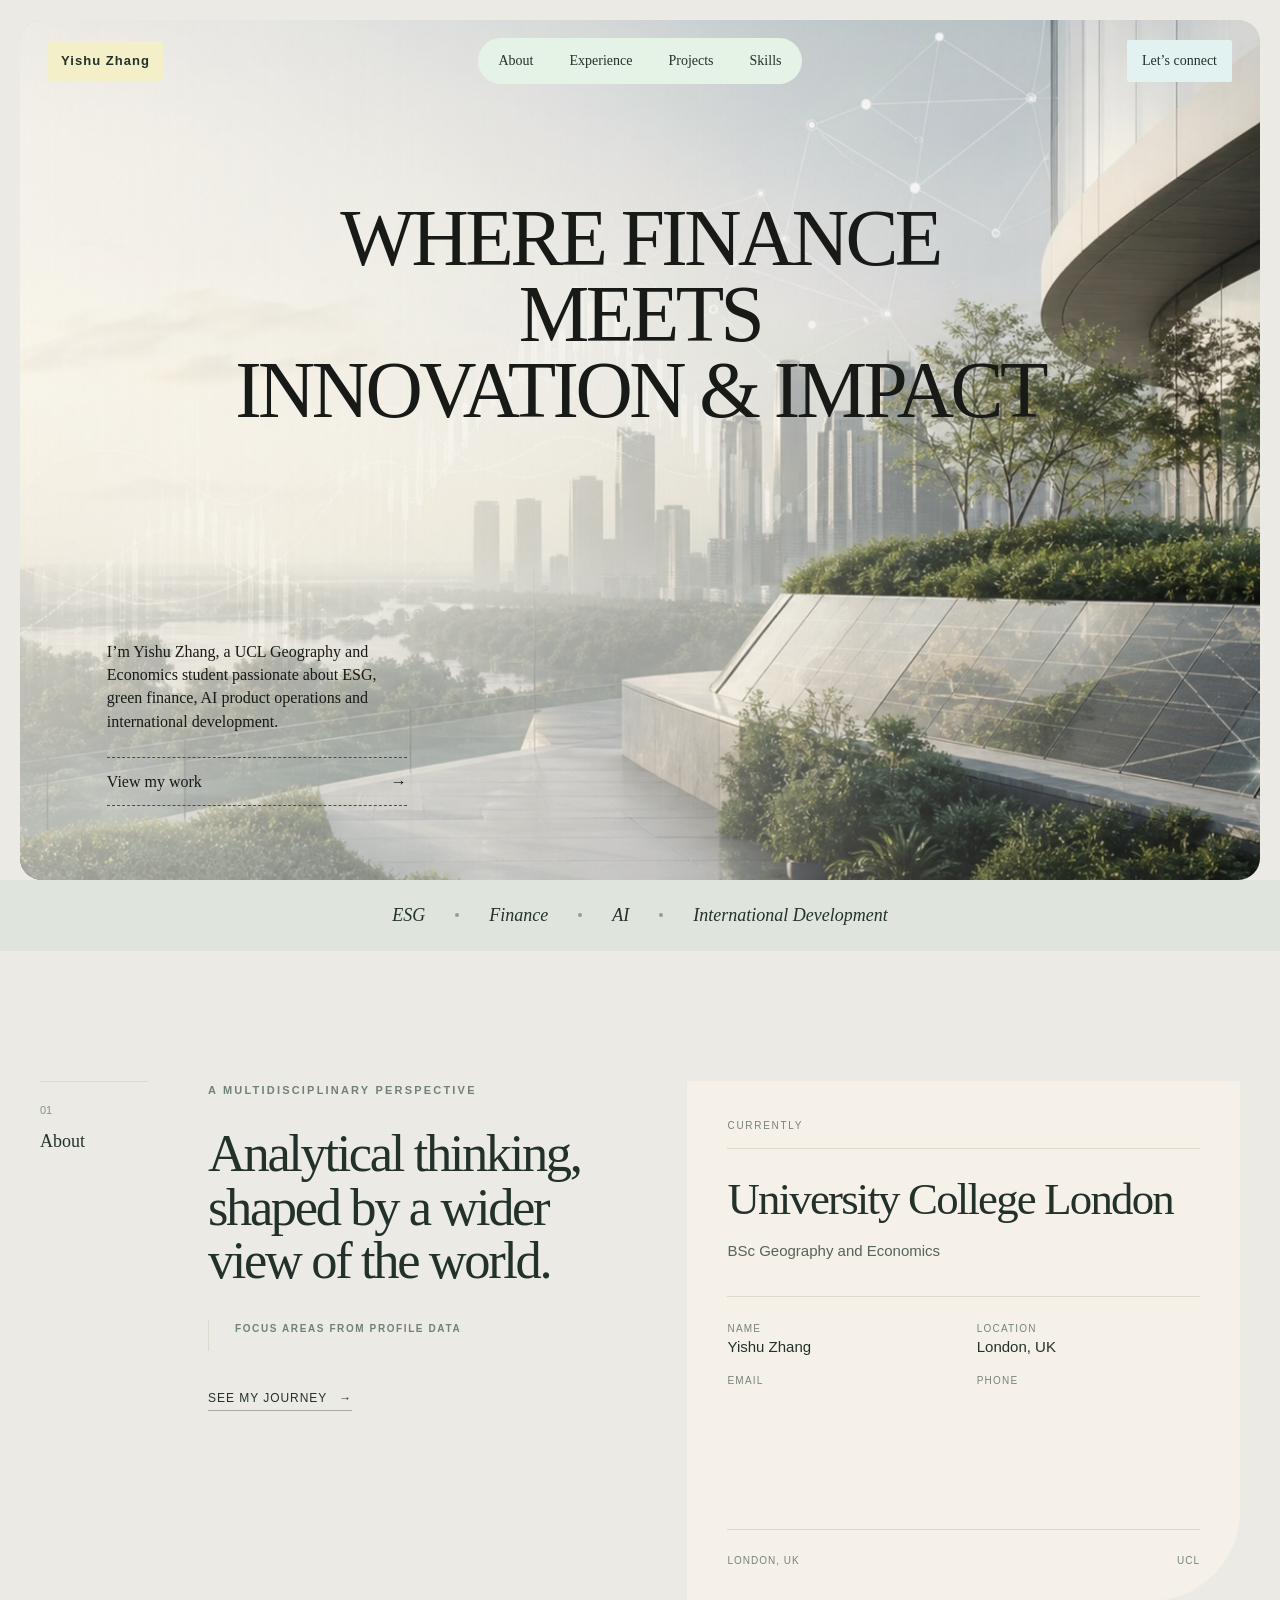
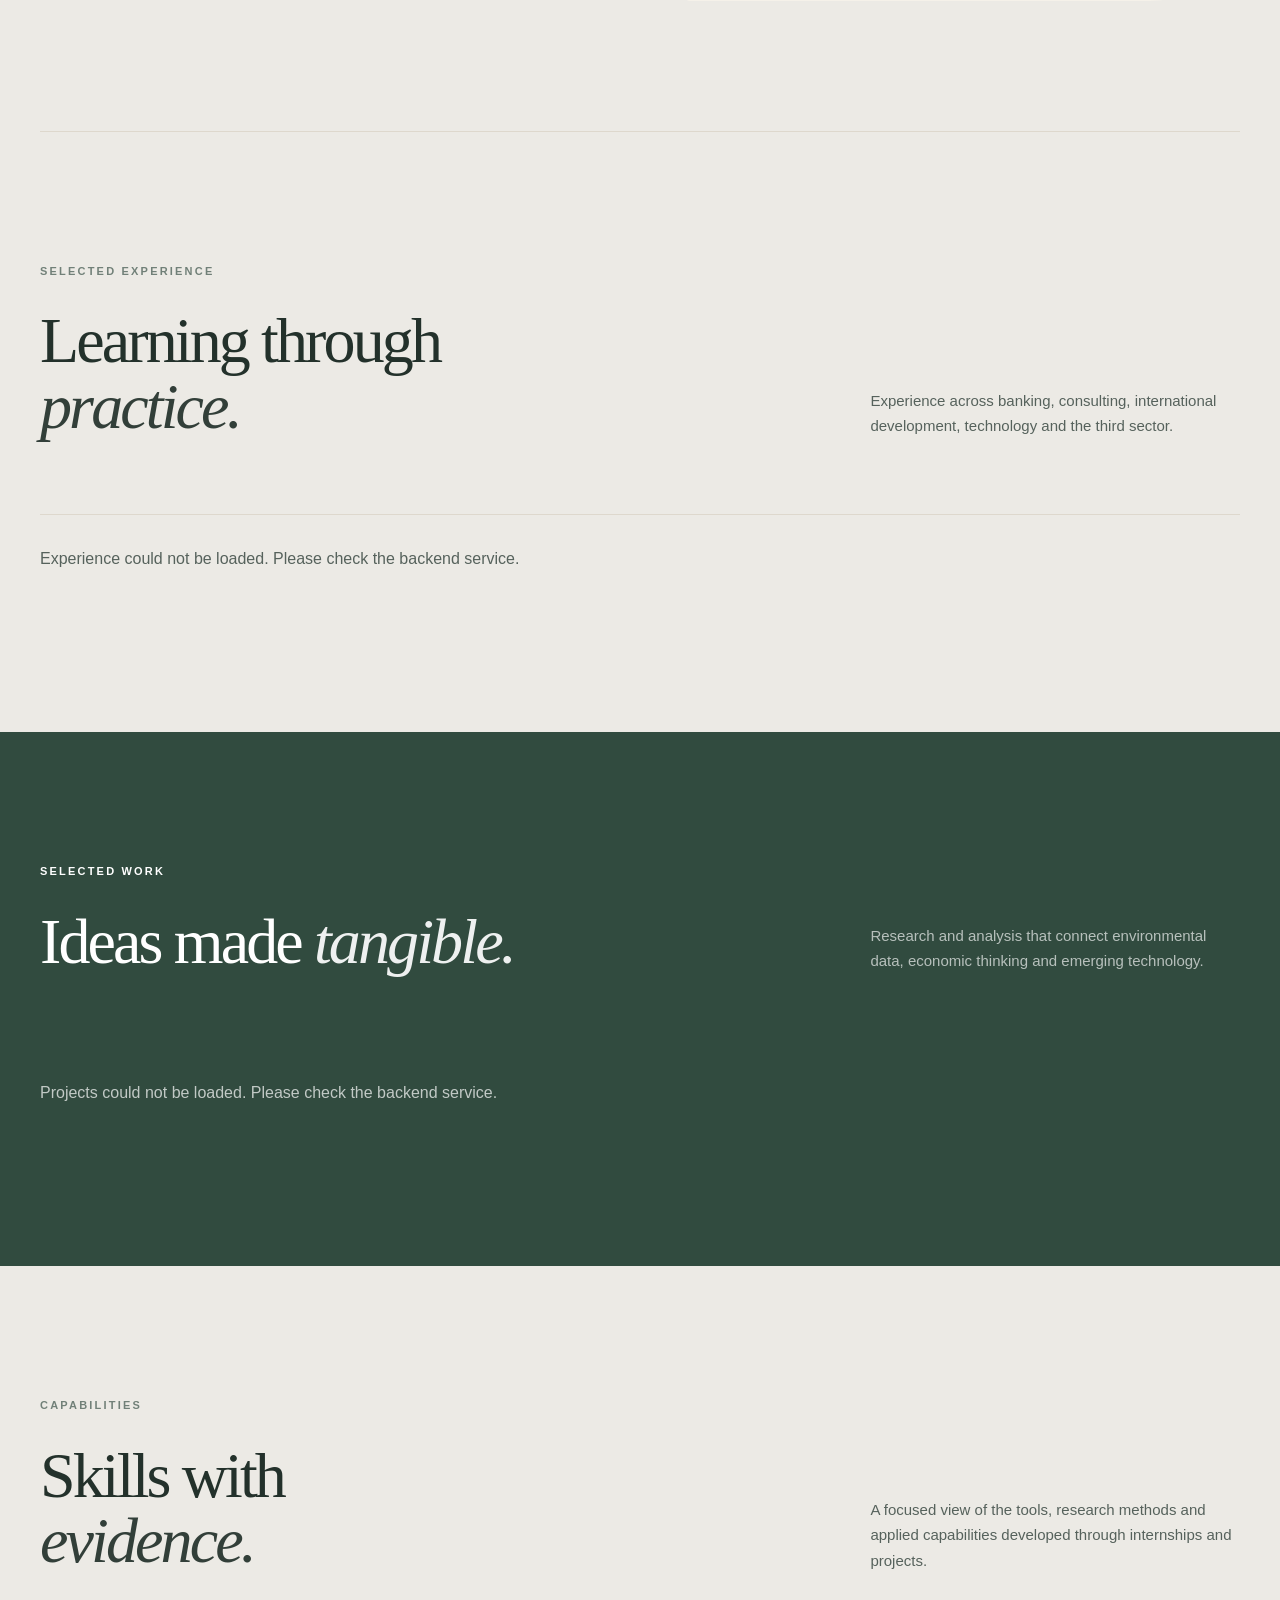
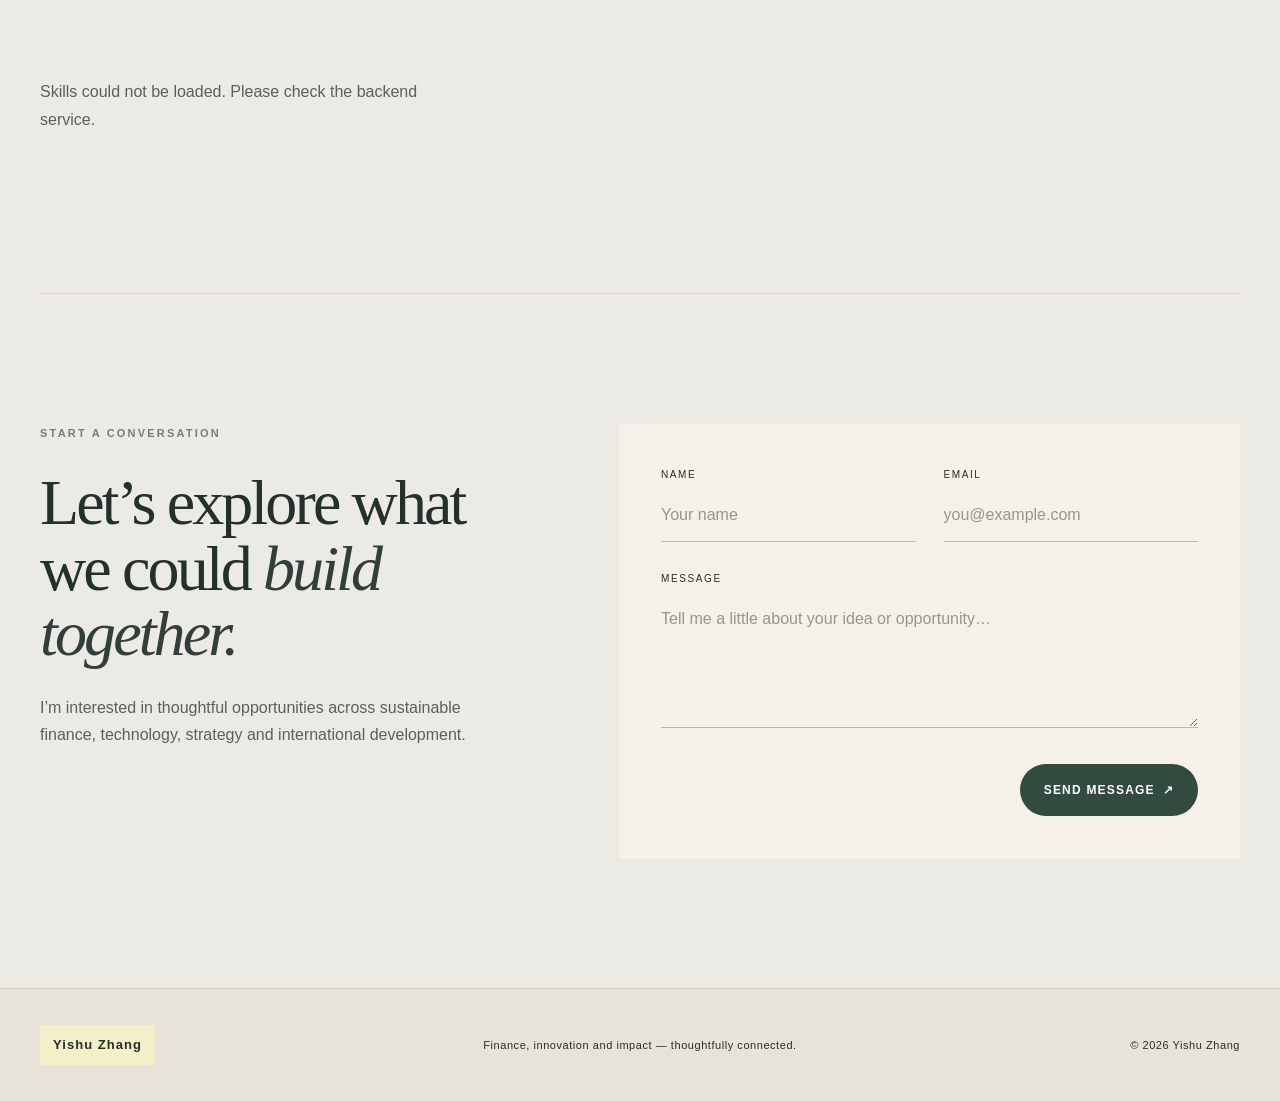
==== commit 7b384f20: "Refine about profile layout" ====
--- a/frontend/index.html
+++ b/frontend/index.html
@@ -8,7 +8,7 @@
         content="Yishu Zhang — UCL Geography and Economics student working across finance, technology and sustainable impact."
     >
     <title>Yishu Zhang — Finance, Innovation & Impact</title>
-    <link rel="stylesheet" href="style.css?v=12">
+    <link rel="stylesheet" href="style.css?v=13">
 </head>
 <body>
     <header class="site-header">
@@ -188,6 +188,6 @@
         <p>© <span id="current-year"></span> Yishu Zhang</p>
     </footer>
 
-    <script src="script.js?v=12"></script>
+    <script src="script.js?v=13"></script>
 </body>
 </html>
--- a/frontend/style.css
+++ b/frontend/style.css
@@ -341,8 +341,9 @@
 
 .about {
     display: grid;
-    gap: 7%;
-    grid-template-columns: 12% 1fr 31%;
+    gap: 5%;
+    grid-template-columns: 9% minmax(360px, 0.82fr) minmax(430px, 1.08fr);
+    align-items: stretch;
 }
 
 .section-index {
@@ -371,6 +372,11 @@
     line-height: 1.02;
 }
 
+.about-copy h2 {
+    font-size: clamp(38px, 4.1vw, 58px);
+    max-width: 620px;
+}
+
 .about-copy > p:not(.eyebrow),
 .focus-panel {
     color: var(--ink-soft);
@@ -412,11 +418,13 @@
 }
 
 .education-card {
-    align-self: end;
+    align-self: stretch;
     background: var(--cream);
     border-radius: 2px 2px 90px 2px;
-    min-height: 430px;
-    padding: 35px;
+    display: flex;
+    flex-direction: column;
+    min-height: 520px;
+    padding: 36px 40px 32px;
     position: relative;
 }
 
@@ -430,28 +438,31 @@
 .education-rule {
     background: var(--stone);
     height: 1px;
-    margin: 20px 0 55px;
+    margin: 14px 0 28px;
 }
 
 .education-card h3 {
     font-family: var(--serif);
-    font-size: 30px;
+    font-size: clamp(38px, 3.5vw, 54px);
     font-weight: 400;
-    line-height: 1.15;
+    letter-spacing: -0.04em;
+    line-height: 1.02;
 }
 
 .education-card > p:not(.card-kicker) {
     color: var(--ink-soft);
-    font-size: 13px;
-    margin-top: 14px;
+    font-size: 15px;
+    margin-top: 16px;
 }
 
 .profile-details {
     border-top: 1px solid var(--stone);
     display: grid;
-    gap: 13px;
-    margin-top: 28px;
-    padding-top: 22px;
+    gap: 18px 26px;
+    grid-template-columns: repeat(2, minmax(0, 1fr));
+    margin-top: 32px;
+    padding-bottom: 42px;
+    padding-top: 26px;
 }
 
 .profile-details p {
@@ -471,22 +482,21 @@
 .profile-details strong {
     color: var(--ink);
     display: block;
-    font-size: 13px;
+    font-size: 15px;
     font-weight: 500;
     line-height: 1.35;
     overflow-wrap: anywhere;
 }
 
 .education-meta {
-    bottom: 28px;
+    border-top: 1px solid var(--stone);
+    margin-top: auto;
+    padding-top: 22px;
     color: #77827c;
     display: flex;
     font-size: 10px;
     justify-content: space-between;
-    left: 35px;
     letter-spacing: 0.1em;
-    position: absolute;
-    right: 35px;
     text-transform: uppercase;
 }
 
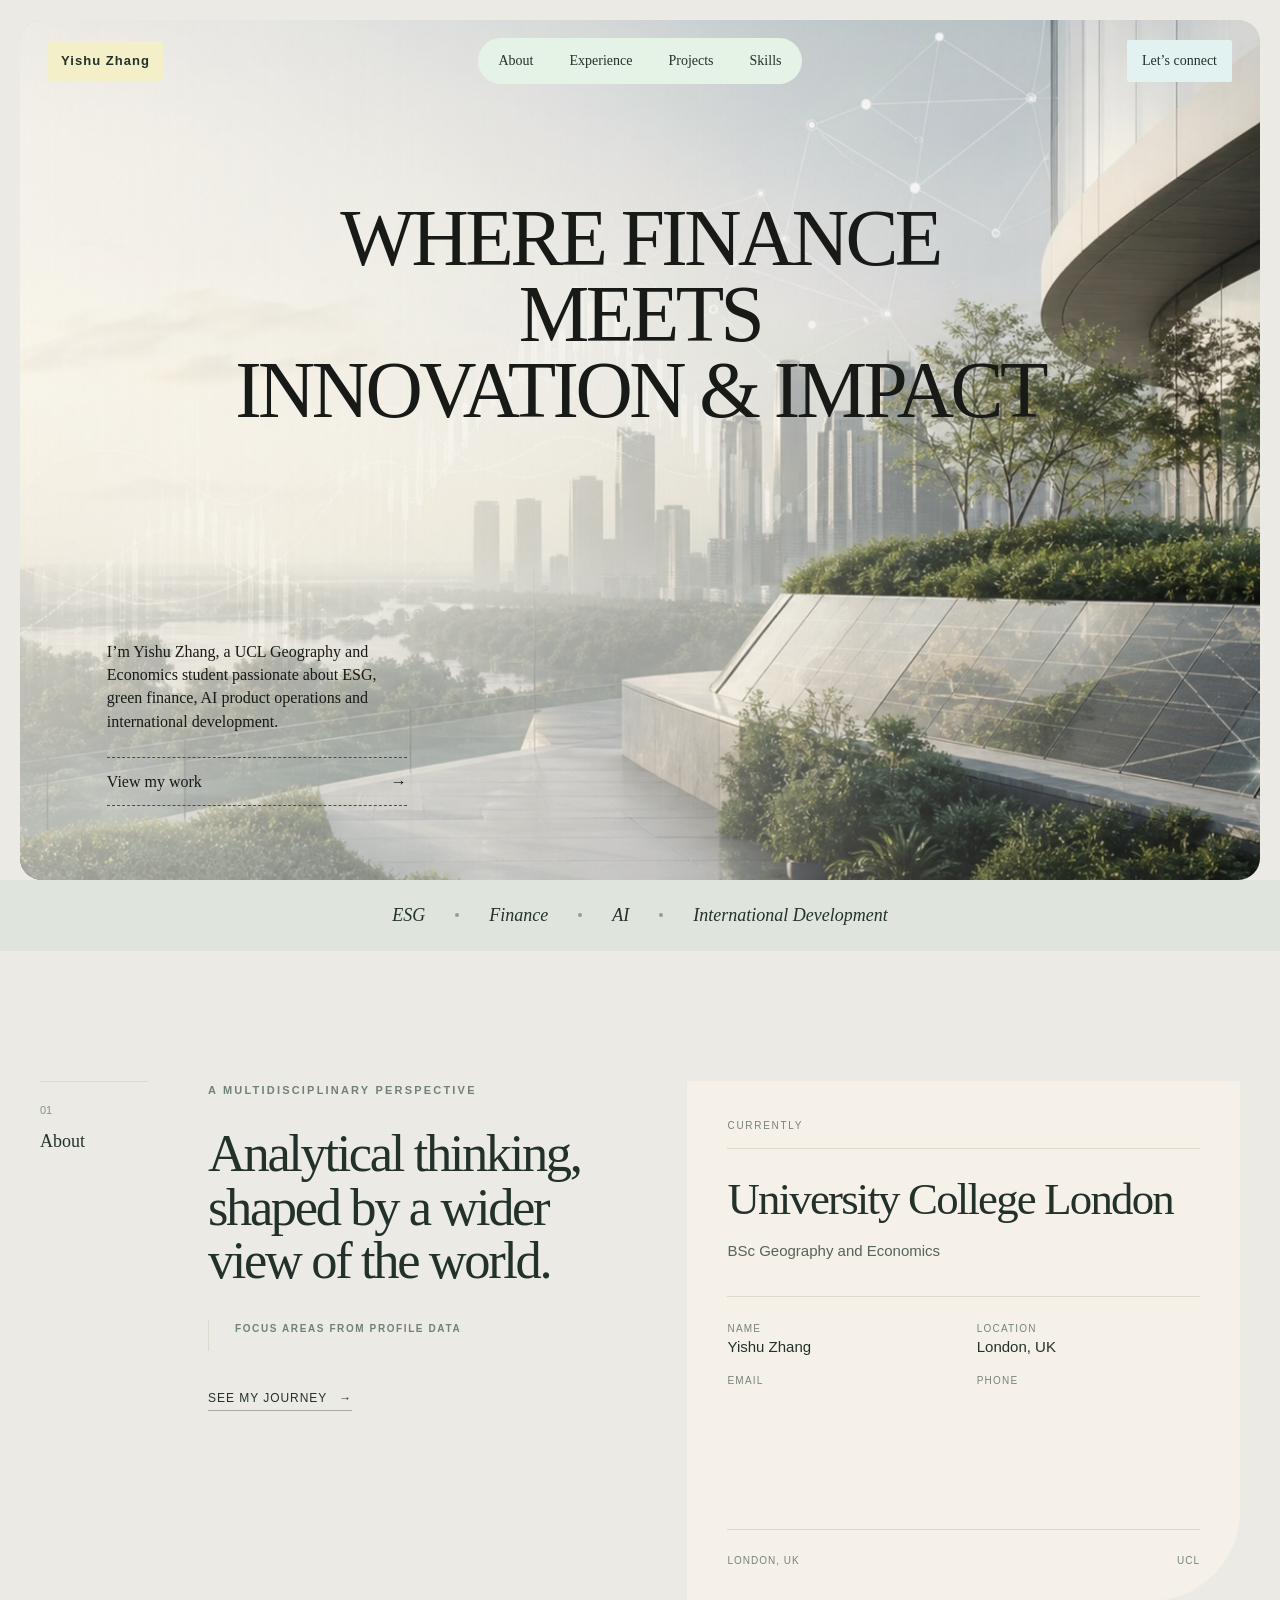
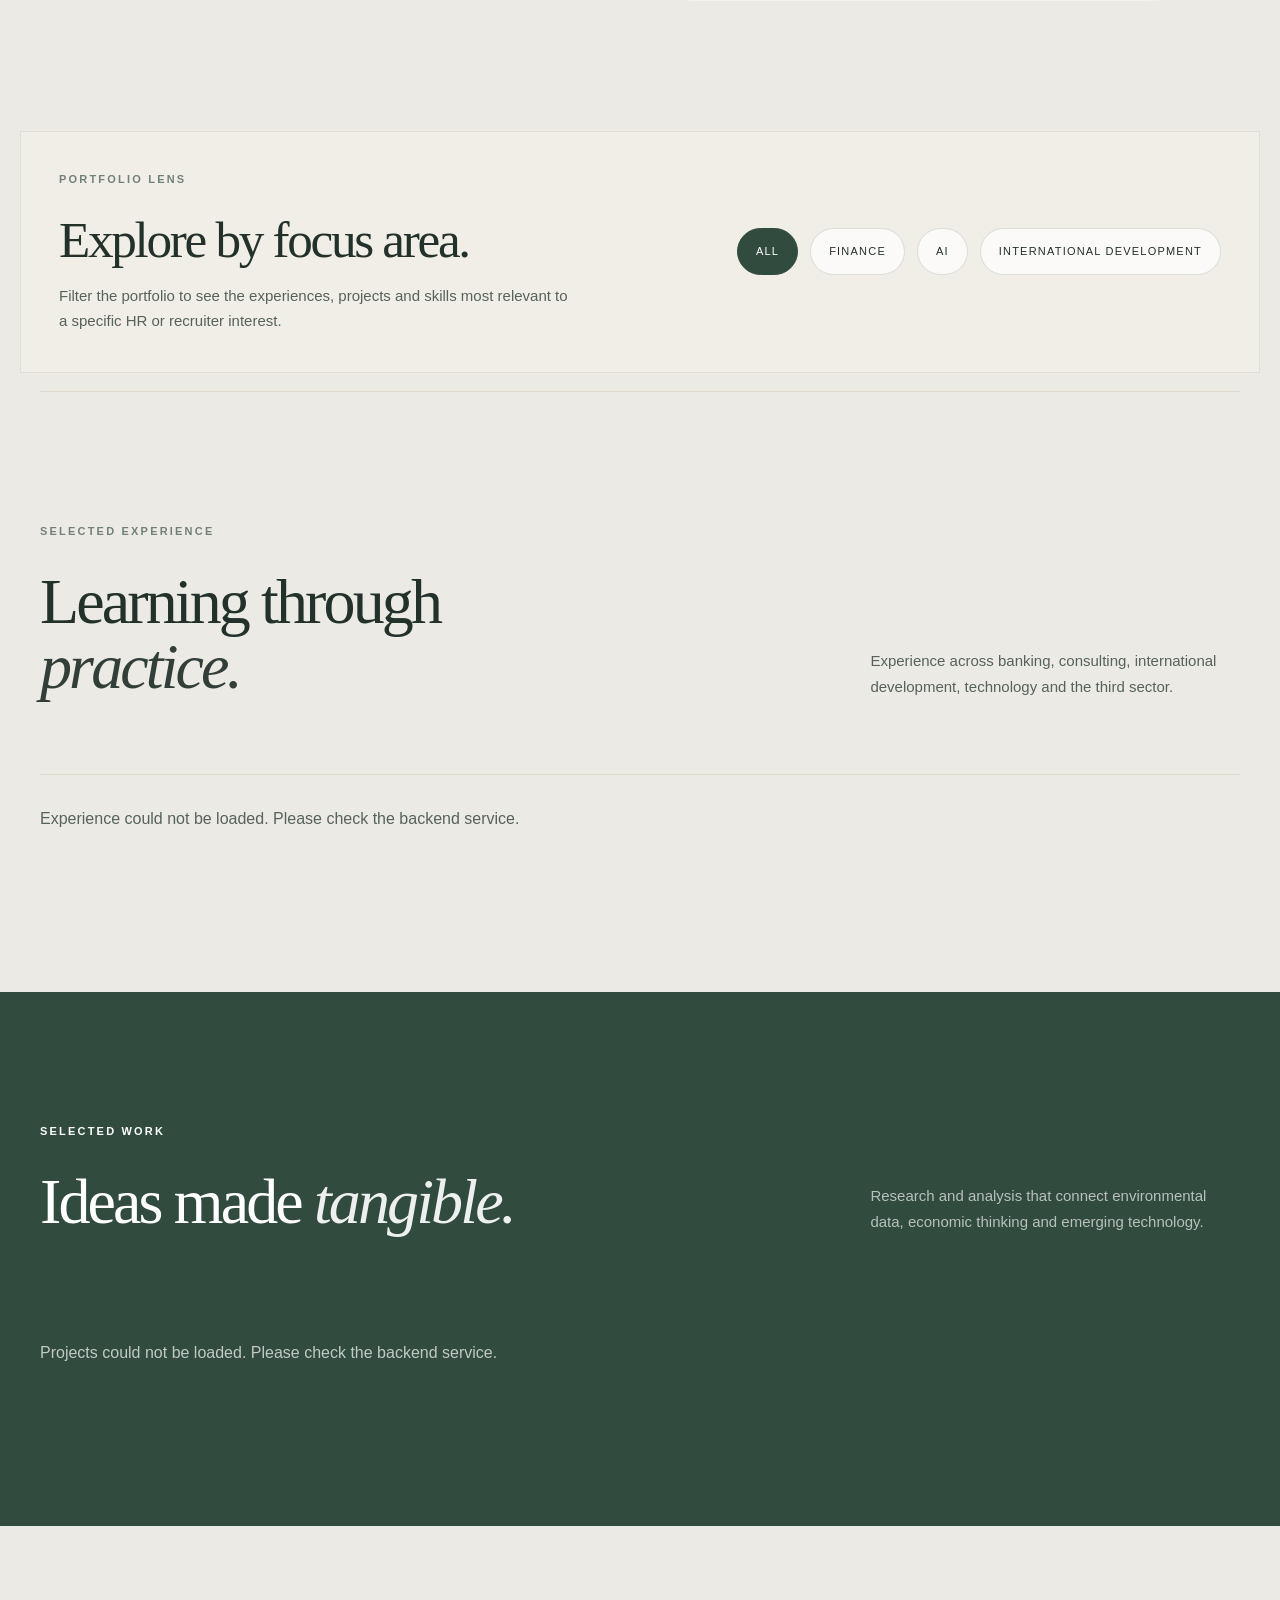
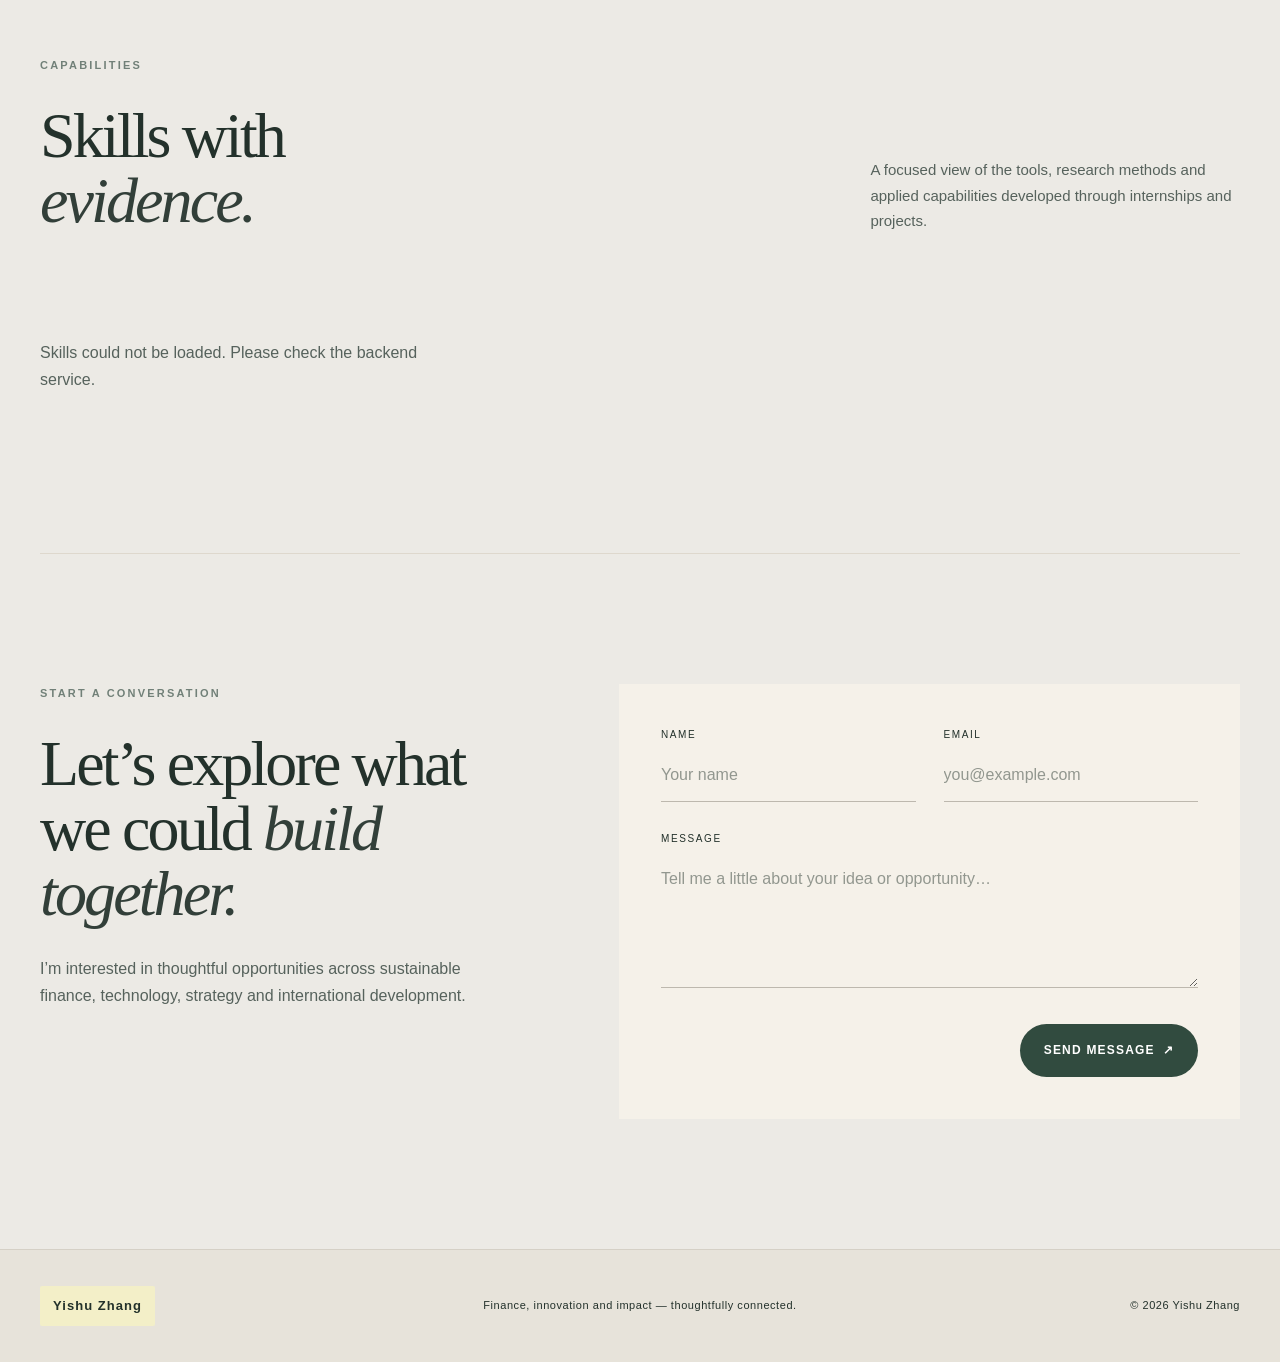
==== commit 756a01c4: "Add portfolio type filtering" ====
--- a/frontend/index.html
+++ b/frontend/index.html
@@ -8,7 +8,7 @@
         content="Yishu Zhang — UCL Geography and Economics student working across finance, technology and sustainable impact."
     >
     <title>Yishu Zhang — Finance, Innovation & Impact</title>
-    <link rel="stylesheet" href="style.css?v=13">
+    <link rel="stylesheet" href="style.css?v=15">
 </head>
 <body>
     <header class="site-header">
@@ -95,6 +95,23 @@
             </aside>
         </section>
 
+        <section class="portfolio-filter-section" aria-labelledby="portfolio-filter-title">
+            <div>
+                <p class="eyebrow dark">Portfolio lens</p>
+                <h2 id="portfolio-filter-title">Explore by focus area.</h2>
+                <p>
+                    Filter the portfolio to see the experiences, projects and skills most
+                    relevant to a specific HR or recruiter interest.
+                </p>
+            </div>
+            <div class="portfolio-filters" aria-label="Filter portfolio content">
+                <button class="filter-button is-active" type="button" data-filter="all">All</button>
+                <button class="filter-button" type="button" data-filter="finance">Finance</button>
+                <button class="filter-button" type="button" data-filter="ai">AI</button>
+                <button class="filter-button" type="button" data-filter="international-development">International Development</button>
+            </div>
+        </section>
+
         <section class="section experience-section" id="experience">
             <div class="section-heading">
                 <div>
@@ -188,6 +205,6 @@
         <p>© <span id="current-year"></span> Yishu Zhang</p>
     </footer>
 
-    <script src="script.js?v=13"></script>
+    <script src="script.js?v=15"></script>
 </body>
 </html>
--- a/frontend/style.css
+++ b/frontend/style.css
@@ -518,6 +518,82 @@
     max-width: 400px;
 }
 
+.portfolio-filter-section {
+    align-items: center;
+    background: #f0eee6;
+    border: 1px solid rgba(35, 49, 43, 0.08);
+    display: grid;
+    gap: 42px;
+    grid-template-columns: minmax(0, 0.95fr) minmax(320px, 1.05fr);
+    margin: 0 auto 18px;
+    max-width: 1240px;
+    padding: 38px;
+}
+
+.portfolio-filter-section h2 {
+    font-family: var(--serif);
+    font-size: clamp(34px, 4vw, 58px);
+    font-weight: 400;
+    letter-spacing: -0.045em;
+    line-height: 0.95;
+    margin: 10px 0 18px;
+}
+
+.portfolio-filter-section p:not(.eyebrow) {
+    color: var(--ink-soft);
+    font-size: 15px;
+    max-width: 520px;
+}
+
+.portfolio-filters {
+    display: flex;
+    flex-wrap: wrap;
+    gap: 12px;
+    justify-content: flex-end;
+}
+
+.filter-button {
+    background: rgba(255, 255, 255, 0.72);
+    border: 1px solid rgba(35, 49, 43, 0.14);
+    border-radius: 999px;
+    color: var(--ink);
+    cursor: pointer;
+    font-family: var(--sans);
+    font-size: 11px;
+    letter-spacing: 0.11em;
+    padding: 13px 18px;
+    text-transform: uppercase;
+    transition: background 220ms ease, border-color 220ms ease, color 220ms ease, transform 220ms ease;
+}
+
+.filter-button:hover {
+    transform: translateY(-1px);
+}
+
+.filter-button.is-active {
+    background: var(--forest);
+    border-color: var(--forest);
+    color: var(--white);
+}
+
+.type-tags {
+    display: flex;
+    flex-wrap: wrap;
+    gap: 7px;
+    margin-top: 13px;
+}
+
+.type-tag {
+    border: 1px solid rgba(35, 49, 43, 0.14);
+    border-radius: 999px;
+    color: #6f7b74;
+    display: inline-flex;
+    font-size: 9px;
+    letter-spacing: 0.09em;
+    padding: 6px 9px;
+    text-transform: uppercase;
+}
+
 .experience-list {
     border-top: 1px solid var(--stone);
 }
@@ -875,9 +951,14 @@
     }
 
     .section-heading,
-    .contact-section {
+    .contact-section,
+    .portfolio-filter-section {
         gap: 45px;
         grid-template-columns: 1fr;
+    }
+
+    .portfolio-filters {
+        justify-content: flex-start;
     }
 
     .experience-item {
@@ -953,6 +1034,15 @@
         padding-right: 14px;
     }
 
+    .portfolio-filter-section {
+        padding: 28px;
+    }
+
+    .filter-button {
+        font-size: 10px;
+        padding: 11px 14px;
+    }
+
     .hero-content > .hero-intro-block {
         background: rgba(244, 241, 235, 0.86);
         bottom: 24px;
